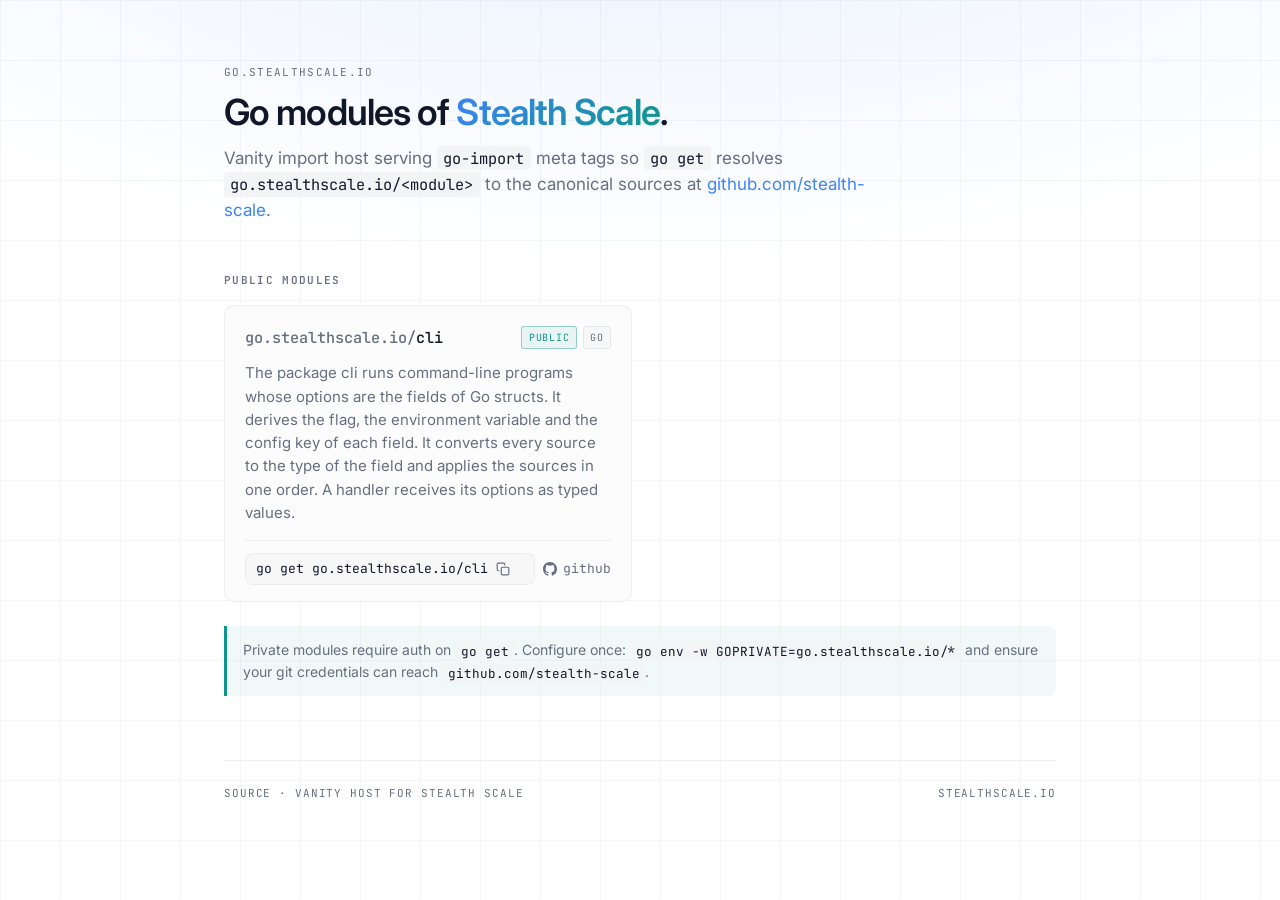
==== index.html @ c11ad0d8 "chore: add the site generator and the module cli - Add the generator in _gen/ with the module cli of" ====
<!doctype html>
<html lang="en">
  <head>
    <meta charset="utf-8" />
    <title>go.stealthscale.io — Go modules</title>
    <meta name="viewport" content="width=device-width, initial-scale=1" />
    <meta name="robots" content="noindex, nofollow" />

    <link rel="preconnect" href="https://fonts.googleapis.com" crossorigin />
    <link rel="preconnect" href="https://fonts.gstatic.com" crossorigin />
    <link
      href="https://fonts.googleapis.com/css2?family=Inter:wght@400;500;600;700&family=JetBrains+Mono:wght@400;500&display=swap"
      rel="stylesheet"
    />
    <link rel="stylesheet" href="/assets/site.css" />
    <meta
      name="description"
      content="Vanity import host for the Go modules of Stealth Scale. Modules resolve from go.stealthscale.io to github.com/stealth-scale."
    />
  </head>
  <body>
    <main class="shell">
      <header class="hero">
        <div class="eyebrow">go.stealthscale.io</div>
        <h1>
          Go modules of
          <span class="accent">Stealth Scale</span>.
        </h1>
        <p>
          Vanity import host serving <code>go-import</code> meta tags so
          <code>go get</code> resolves
          <code>go.stealthscale.io/&lt;module&gt;</code> to the canonical
          sources at
          <a href="https://github.com/stealth-scale">github.com/stealth-scale</a
          >.
        </p>
      </header>

      <h2 class="section-title">Public modules</h2>
      <ul class="modules" style="list-style: none; padding: 0; margin: 0">
        <li class="module">
          <div class="module-head">
            <div class="module-name">
              <span class="host">go.stealthscale.io/</span>cli
            </div>
            <div class="tags">
              <span class="tag public">public</span>
              <span class="tag">go</span>
            </div>
          </div>
          <p class="module-desc">
            The package cli runs command-line programs whose options are the
            fields of Go structs. It derives the flag, the environment variable
            and the config key of each field. It converts every source to the
            type of the field and applies the sources in one order. A handler
            receives its options as typed values.
          </p>
          <div class="module-foot">
            <button
              type="button"
              class="go-get"
              data-copy="go get go.stealthscale.io/cli"
              title="Copy to clipboard"
            >
              <span class="cmd">go get go.stealthscale.io/cli</span>
              <svg
                class="copy-icon"
                viewBox="0 0 24 24"
                fill="none"
                stroke="currentColor"
                stroke-width="2"
                stroke-linecap="round"
                stroke-linejoin="round"
              >
                <rect x="9" y="9" width="13" height="13" rx="2" ry="2"></rect>
                <path
                  d="M5 15H4a2 2 0 0 1-2-2V4a2 2 0 0 1 2-2h9a2 2 0 0 1 2 2v1"
                ></path>
              </svg>
            </button>
            <a class="gh-link" href="https://github.com/stealth-scale/go-cli">
              <svg viewBox="0 0 16 16" fill="currentColor">
                <path
                  d="M8 0C3.58 0 0 3.58 0 8a8 8 0 0 0 5.47 7.59c.4.07.55-.17.55-.38 0-.19-.01-.82-.01-1.49-2.01.37-2.53-.49-2.69-.94-.09-.23-.48-.94-.82-1.13-.28-.15-.68-.52-.01-.53.63-.01 1.08.58 1.23.82.72 1.21 1.87.87 2.33.66.07-.52.28-.87.51-1.07-1.78-.2-3.64-.89-3.64-3.95 0-.87.31-1.59.82-2.15-.08-.2-.36-1.02.08-2.12 0 0 .67-.21 2.2.82a7.4 7.4 0 0 1 2-.27c.68 0 1.36.09 2 .27 1.53-1.04 2.2-.82 2.2-.82.44 1.1.16 1.92.08 2.12.51.56.82 1.27.82 2.15 0 3.07-1.87 3.75-3.65 3.95.29.25.54.73.54 1.48 0 1.07-.01 1.93-.01 2.2 0 .21.15.46.55.38A8.01 8.01 0 0 0 16 8c0-4.42-3.58-8-8-8z"
                ></path>
              </svg>
              github
            </a>
          </div>
        </li>
      </ul>

      <div class="note">
        Private modules require auth on <code>go get</code>. Configure once:
        <code>go env -w GOPRIVATE=go.stealthscale.io/*</code> and ensure your
        git credentials can reach <code>github.com/stealth-scale</code>.
      </div>

      <footer>
        <span>
          <a href="https://github.com/stealth-scale/go.stealthscale.io"
            >source</a
          >
          · vanity host for Stealth Scale
        </span>
        <span>stealthscale.io</span>
      </footer>
    </main>
    <script src="/assets/site.js"></script>
  </body>
</html>
---- assets/site.css ----
/* go.stealthscale.io — buildless stylesheet
   Mirrors the dokimi design tokens (HSL vars, Inter / JetBrains Mono,
   glass-panel + grid pattern). Light by default, dark via prefers-color-scheme. */

:root {
    --background: 0 0% 100%;
    --foreground: 222 47% 11%;
    --card: 0 0% 98%;
    --card-foreground: 222 47% 11%;
    --primary: 217 91% 60%;
    --primary-foreground: 0 0% 100%;
    --secondary: 220 14% 96%;
    --muted: 220 14% 96%;
    --muted-foreground: 218 11% 45%;
    --accent: 174 84% 32%;
    --accent-foreground: 0 0% 100%;
    --border: 220 13% 91%;
    --ring: 217 91% 60%;
    --radius: 0.5rem;

    --font-sans:
        "Inter", ui-sans-serif, system-ui, -apple-system, BlinkMacSystemFont,
        "Segoe UI", Roboto, "Helvetica Neue", Arial, sans-serif;
    --font-mono:
        "JetBrains Mono", ui-monospace, SFMono-Regular, Menlo, Monaco, Consolas,
        "Liberation Mono", "Courier New", monospace;
}

@media (prefers-color-scheme: dark) {
    :root {
        --background: 222 47% 7%;
        --foreground: 220 14% 96%;
        --card: 222 47% 11%;
        --card-foreground: 220 14% 96%;
        --primary: 217 91% 60%;
        --primary-foreground: 0 0% 100%;
        --secondary: 217 33% 17%;
        --muted: 218 19% 27%;
        --muted-foreground: 218 11% 65%;
        --accent: 174 84% 32%;
        --accent-foreground: 0 0% 100%;
        --border: 218 19% 27%;
        --ring: 217 91% 60%;
    }
}

*,
*::before,
*::after {
    box-sizing: border-box;
    border-color: hsl(var(--border));
}

html {
    -webkit-text-size-adjust: 100%;
}

body {
    margin: 0;
    min-height: 100vh;
    background-color: hsl(var(--background));
    color: hsl(var(--foreground));
    font-family: var(--font-sans);
    font-size: 16px;
    line-height: 1.55;
    -webkit-font-smoothing: antialiased;
    -moz-osx-font-smoothing: grayscale;

    background-image:
        radial-gradient(
            ellipse 80% 50% at 50% -20%,
            hsl(var(--primary) / 0.12),
            transparent
        ),
        linear-gradient(
            to right,
            hsl(var(--border) / 0.4) 1px,
            transparent 1px
        ),
        linear-gradient(
            to bottom,
            hsl(var(--border) / 0.4) 1px,
            transparent 1px
        );
    background-size:
        100% 100%,
        60px 60px,
        60px 60px;
    background-attachment: fixed;
}

a {
    color: hsl(var(--primary));
    text-decoration: none;
    transition: color 0.15s ease;
}
a:hover {
    color: hsl(var(--accent));
}

code,
kbd,
samp,
pre {
    font-family: var(--font-mono);
}

h1,
h2,
h3,
h4 {
    color: hsl(var(--foreground));
    font-weight: 600;
    letter-spacing: -0.025em;
    margin: 0;
}

.shell {
    max-width: 880px;
    margin: 0 auto;
    padding: 4rem 1.5rem 5rem;
}

/* Header / hero */
.hero {
    margin-bottom: 3rem;
}
.eyebrow {
    color: hsl(var(--muted-foreground));
    font-family: var(--font-mono);
    font-size: 11px;
    text-transform: uppercase;
    letter-spacing: 0.12em;
    margin-bottom: 0.75rem;
}
.hero h1 {
    font-size: 2.25rem;
    line-height: 1.1;
    margin-bottom: 0.75rem;
}
.hero h1 .accent {
    background: linear-gradient(
        135deg,
        hsl(var(--primary)),
        hsl(var(--accent))
    );
    -webkit-background-clip: text;
    background-clip: text;
    color: transparent;
}
.hero p {
    color: hsl(var(--muted-foreground));
    font-size: 1.0625rem;
    max-width: 60ch;
    margin: 0;
}
.hero p code {
    background: hsl(var(--muted));
    color: hsl(var(--foreground));
    padding: 0.1rem 0.4rem;
    border-radius: 4px;
    font-size: 0.9em;
}

/* Section heading */
.section-title {
    font-family: var(--font-mono);
    font-size: 11px;
    text-transform: uppercase;
    letter-spacing: 0.12em;
    color: hsl(var(--muted-foreground));
    margin: 2.5rem 0 1rem;
}

/* Module grid (root index) */
.modules {
    display: grid;
    grid-template-columns: repeat(auto-fill, minmax(320px, 1fr));
    gap: 1rem;
}

.module {
    display: flex;
    flex-direction: column;
    gap: 0.5rem;
    padding: 1.25rem 1.25rem 1rem;
    border: 1px solid hsl(var(--border) / 0.7);
    border-radius: calc(var(--radius) + 2px);
    background: hsl(var(--card) / 0.6);
    backdrop-filter: blur(16px);
    -webkit-backdrop-filter: blur(16px);
    transition:
        border-color 0.15s ease,
        transform 0.15s ease,
        background 0.15s ease;
}
.module:hover {
    border-color: hsl(var(--primary) / 0.5);
    background: hsl(var(--card) / 0.85);
    transform: translateY(-1px);
}

.module-head {
    display: flex;
    align-items: center;
    justify-content: space-between;
    gap: 0.5rem;
    margin-bottom: 0.25rem;
}
.module-name {
    font-family: var(--font-mono);
    font-size: 0.95rem;
    font-weight: 500;
    color: hsl(var(--foreground));
}
.module-name .host {
    color: hsl(var(--muted-foreground));
}
.tags {
    display: flex;
    gap: 0.35rem;
    flex-wrap: wrap;
}
.tag {
    font-family: var(--font-mono);
    font-size: 10px;
    text-transform: uppercase;
    letter-spacing: 0.08em;
    padding: 0.15rem 0.4rem;
    border-radius: 3px;
    border: 1px solid hsl(var(--border));
    color: hsl(var(--muted-foreground));
    background: hsl(var(--muted) / 0.5);
}
.tag.public {
    color: hsl(var(--accent));
    border-color: hsl(var(--accent) / 0.4);
    background: hsl(var(--accent) / 0.08);
}
.tag.private {
    color: hsl(var(--muted-foreground));
}
.module-desc {
    color: hsl(var(--muted-foreground));
    font-size: 0.9375rem;
    margin: 0;
    flex: 1;
}
.module-foot {
    display: flex;
    align-items: center;
    justify-content: space-between;
    gap: 0.5rem;
    margin-top: 0.5rem;
    padding-top: 0.75rem;
    border-top: 1px solid hsl(var(--border) / 0.6);
}
.go-get {
    flex: 1;
    min-width: 0;
    display: inline-flex;
    align-items: center;
    gap: 0.5rem;
    padding: 0.4rem 0.6rem;
    border-radius: var(--radius);
    background: hsl(var(--muted) / 0.6);
    border: 1px solid hsl(var(--border) / 0.6);
    font-family: var(--font-mono);
    font-size: 0.8125rem;
    color: hsl(var(--foreground));
    cursor: pointer;
    overflow: hidden;
    transition:
        border-color 0.15s ease,
        background 0.15s ease;
}
.go-get:hover {
    border-color: hsl(var(--primary) / 0.5);
    background: hsl(var(--muted));
}
.go-get .cmd {
    overflow: hidden;
    text-overflow: ellipsis;
    white-space: nowrap;
}
.go-get .copy-icon {
    flex-shrink: 0;
    width: 14px;
    height: 14px;
    color: hsl(var(--muted-foreground));
}
.go-get.copied {
    border-color: hsl(var(--accent));
    color: hsl(var(--accent));
}
.gh-link {
    display: inline-flex;
    align-items: center;
    gap: 0.35rem;
    font-family: var(--font-mono);
    font-size: 0.8125rem;
    color: hsl(var(--muted-foreground));
    white-space: nowrap;
}
.gh-link:hover {
    color: hsl(var(--foreground));
}
.gh-link svg {
    width: 14px;
    height: 14px;
}

/* Submodule list (compact rows) */
.submodules {
    list-style: none;
    padding: 0;
    margin: 0;
    display: grid;
    gap: 0.5rem;
}
.submodule {
    display: flex;
    align-items: center;
    gap: 0.75rem;
    padding: 0.6rem 0.75rem;
    border: 1px solid hsl(var(--border) / 0.7);
    border-radius: var(--radius);
    background: hsl(var(--card) / 0.5);
    transition:
        border-color 0.15s ease,
        background 0.15s ease;
}
.submodule:hover {
    border-color: hsl(var(--primary) / 0.4);
    background: hsl(var(--card) / 0.8);
}
.submodule .module-name {
    flex: 1;
    min-width: 0;
}
.submodule .go-get {
    padding: 0.3rem 0.55rem;
    font-size: 0.75rem;
}
.submodule .gh-link {
    font-size: 0.75rem;
}
@media (max-width: 640px) {
    .submodule {
        flex-wrap: wrap;
    }
    .submodule .go-get {
        flex: 1 1 100%;
    }
}

/* Single-module landing card */
.card {
    padding: 2rem;
    border: 1px solid hsl(var(--border) / 0.7);
    border-radius: calc(var(--radius) + 2px);
    background: hsl(var(--card) / 0.6);
    backdrop-filter: blur(16px);
    -webkit-backdrop-filter: blur(16px);
}
.card h1 {
    font-family: var(--font-mono);
    font-size: 1.25rem;
    margin-bottom: 0.5rem;
}
.card .desc {
    color: hsl(var(--muted-foreground));
    margin: 0 0 1.5rem;
}
.card .actions {
    display: flex;
    flex-wrap: wrap;
    gap: 0.75rem;
}
.btn {
    display: inline-flex;
    align-items: center;
    gap: 0.5rem;
    padding: 0.55rem 0.9rem;
    border-radius: var(--radius);
    font-family: var(--font-mono);
    font-size: 0.8125rem;
    border: 1px solid hsl(var(--border));
    background: hsl(var(--card));
    color: hsl(var(--foreground));
    cursor: pointer;
    transition:
        border-color 0.15s ease,
        background 0.15s ease;
}
.btn:hover {
    border-color: hsl(var(--primary) / 0.5);
}
.btn.primary {
    background: hsl(var(--primary));
    color: hsl(var(--primary-foreground));
    border-color: hsl(var(--primary));
}
.btn.primary:hover {
    background: hsl(var(--primary) / 0.9);
    color: hsl(var(--primary-foreground));
}
.btn svg {
    width: 14px;
    height: 14px;
}

.note {
    margin-top: 1.5rem;
    padding: 0.85rem 1rem;
    border-left: 3px solid hsl(var(--accent));
    background: hsl(var(--accent) / 0.06);
    border-radius: 0 var(--radius) var(--radius) 0;
    font-size: 0.875rem;
    color: hsl(var(--muted-foreground));
}
.note code {
    background: hsl(var(--muted));
    color: hsl(var(--foreground));
    padding: 0.1rem 0.35rem;
    border-radius: 3px;
    font-size: 0.9em;
}

/* Footer */
footer {
    margin-top: 4rem;
    padding-top: 1.5rem;
    border-top: 1px solid hsl(var(--border) / 0.6);
    color: hsl(var(--muted-foreground));
    font-family: var(--font-mono);
    font-size: 11px;
    text-transform: uppercase;
    letter-spacing: 0.08em;
    display: flex;
    justify-content: space-between;
    flex-wrap: wrap;
    gap: 0.5rem;
}
footer a {
    color: hsl(var(--muted-foreground));
}
footer a:hover {
    color: hsl(var(--foreground));
}

/* 404 */
.notfound {
    text-align: center;
    padding: 6rem 1rem;
}
.notfound h1 {
    font-family: var(--font-mono);
    font-size: 4rem;
    background: linear-gradient(
        135deg,
        hsl(var(--primary)),
        hsl(var(--accent))
    );
    -webkit-background-clip: text;
    background-clip: text;
    color: transparent;
    margin-bottom: 0.5rem;
}
.notfound p {
    color: hsl(var(--muted-foreground));
}

@media (max-width: 640px) {
    .shell {
        padding: 2.5rem 1.25rem 3rem;
    }
    .hero h1 {
        font-size: 1.75rem;
    }
    .modules {
        grid-template-columns: 1fr;
    }
    .module-foot {
        flex-direction: column;
        align-items: stretch;
    }
}
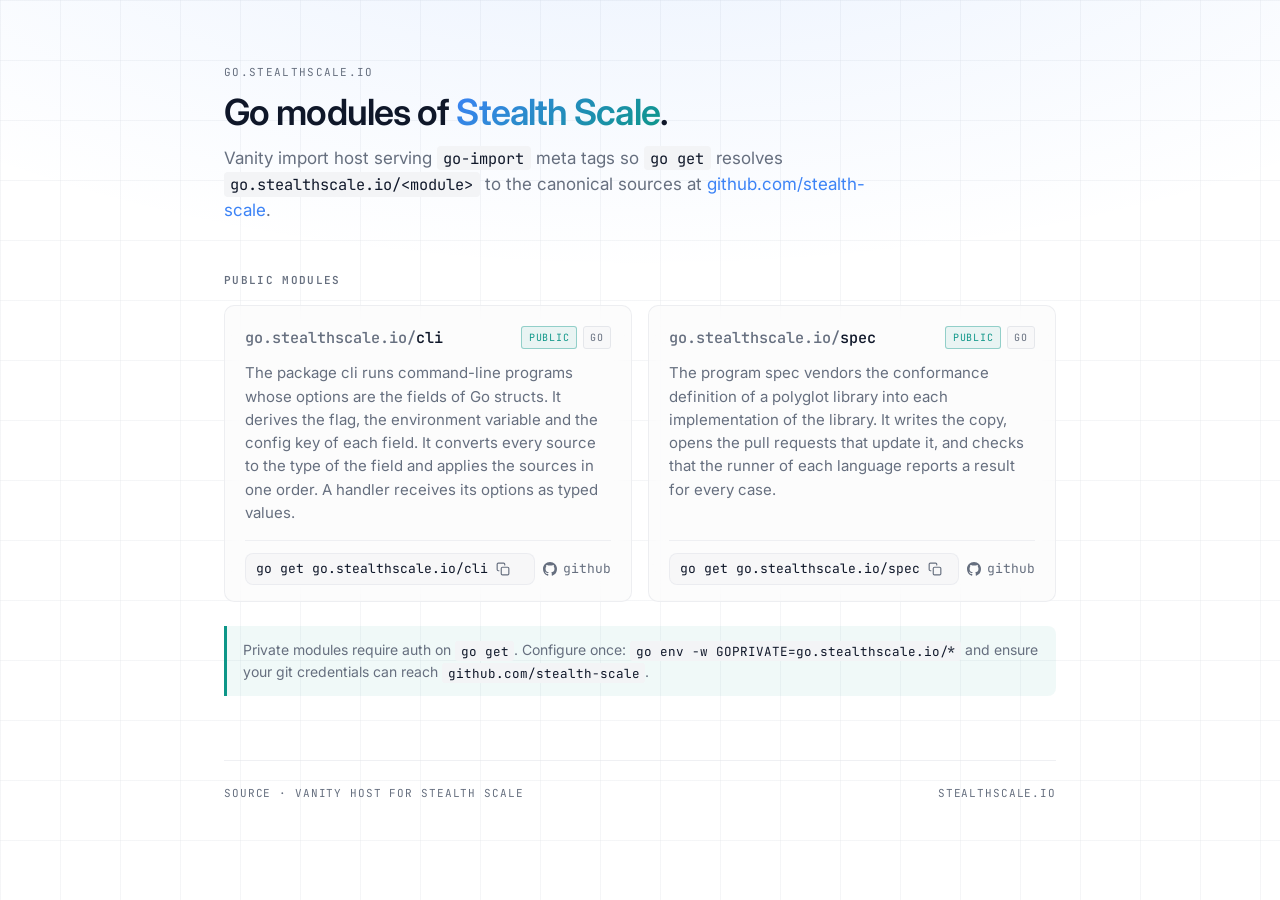
==== commit 4716e8e8: "chore: add the module spec - Add the module spec of github.com/stealth-scale/spec to _gen/data.go. -" ====
--- a/index.html
+++ b/index.html
@@ -88,6 +88,55 @@
             </a>
           </div>
         </li>
+        <li class="module">
+          <div class="module-head">
+            <div class="module-name">
+              <span class="host">go.stealthscale.io/</span>spec
+            </div>
+            <div class="tags">
+              <span class="tag public">public</span>
+              <span class="tag">go</span>
+            </div>
+          </div>
+          <p class="module-desc">
+            The program spec vendors the conformance definition of a polyglot
+            library into each implementation of the library. It writes the copy,
+            opens the pull requests that update it, and checks that the runner
+            of each language reports a result for every case.
+          </p>
+          <div class="module-foot">
+            <button
+              type="button"
+              class="go-get"
+              data-copy="go get go.stealthscale.io/spec"
+              title="Copy to clipboard"
+            >
+              <span class="cmd">go get go.stealthscale.io/spec</span>
+              <svg
+                class="copy-icon"
+                viewBox="0 0 24 24"
+                fill="none"
+                stroke="currentColor"
+                stroke-width="2"
+                stroke-linecap="round"
+                stroke-linejoin="round"
+              >
+                <rect x="9" y="9" width="13" height="13" rx="2" ry="2"></rect>
+                <path
+                  d="M5 15H4a2 2 0 0 1-2-2V4a2 2 0 0 1 2-2h9a2 2 0 0 1 2 2v1"
+                ></path>
+              </svg>
+            </button>
+            <a class="gh-link" href="https://github.com/stealth-scale/spec">
+              <svg viewBox="0 0 16 16" fill="currentColor">
+                <path
+                  d="M8 0C3.58 0 0 3.58 0 8a8 8 0 0 0 5.47 7.59c.4.07.55-.17.55-.38 0-.19-.01-.82-.01-1.49-2.01.37-2.53-.49-2.69-.94-.09-.23-.48-.94-.82-1.13-.28-.15-.68-.52-.01-.53.63-.01 1.08.58 1.23.82.72 1.21 1.87.87 2.33.66.07-.52.28-.87.51-1.07-1.78-.2-3.64-.89-3.64-3.95 0-.87.31-1.59.82-2.15-.08-.2-.36-1.02.08-2.12 0 0 .67-.21 2.2.82a7.4 7.4 0 0 1 2-.27c.68 0 1.36.09 2 .27 1.53-1.04 2.2-.82 2.2-.82.44 1.1.16 1.92.08 2.12.51.56.82 1.27.82 2.15 0 3.07-1.87 3.75-3.65 3.95.29.25.54.73.54 1.48 0 1.07-.01 1.93-.01 2.2 0 .21.15.46.55.38A8.01 8.01 0 0 0 16 8c0-4.42-3.58-8-8-8z"
+                ></path>
+              </svg>
+              github
+            </a>
+          </div>
+        </li>
       </ul>
 
       <div class="note">
